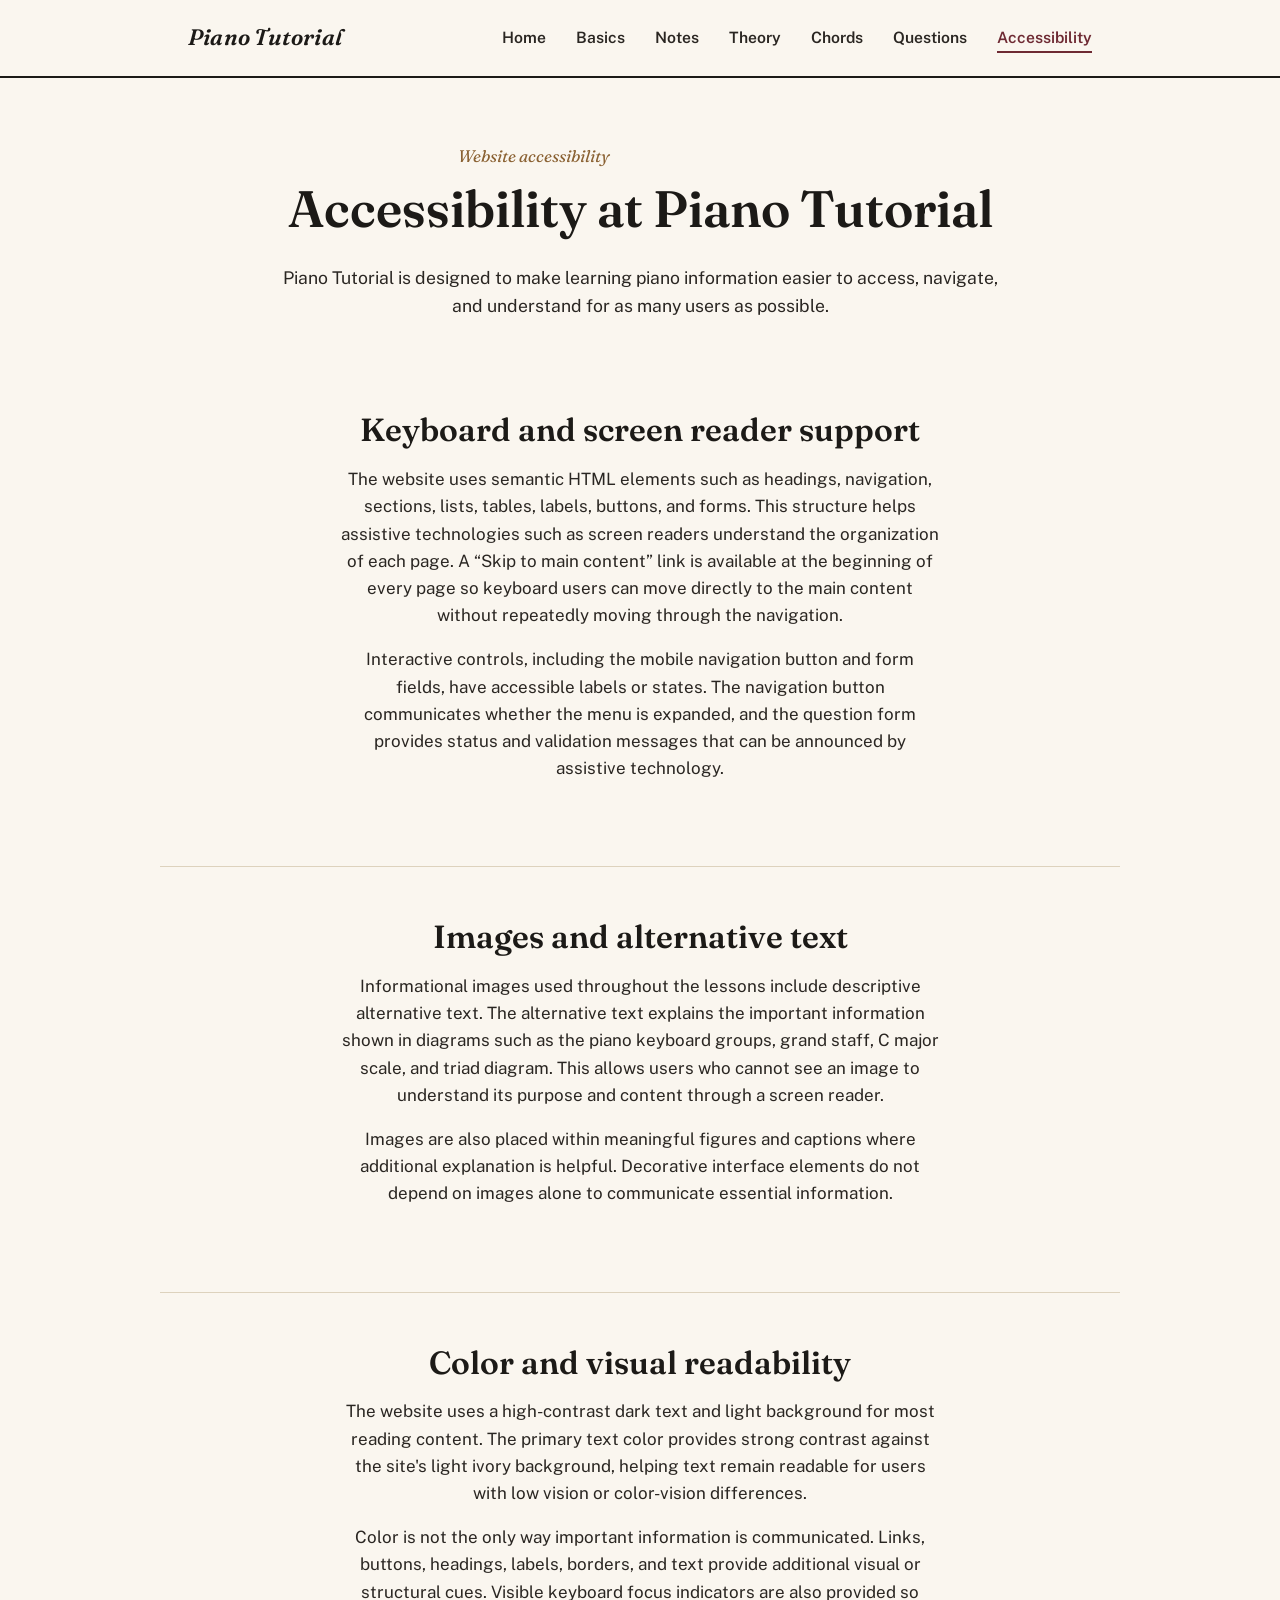
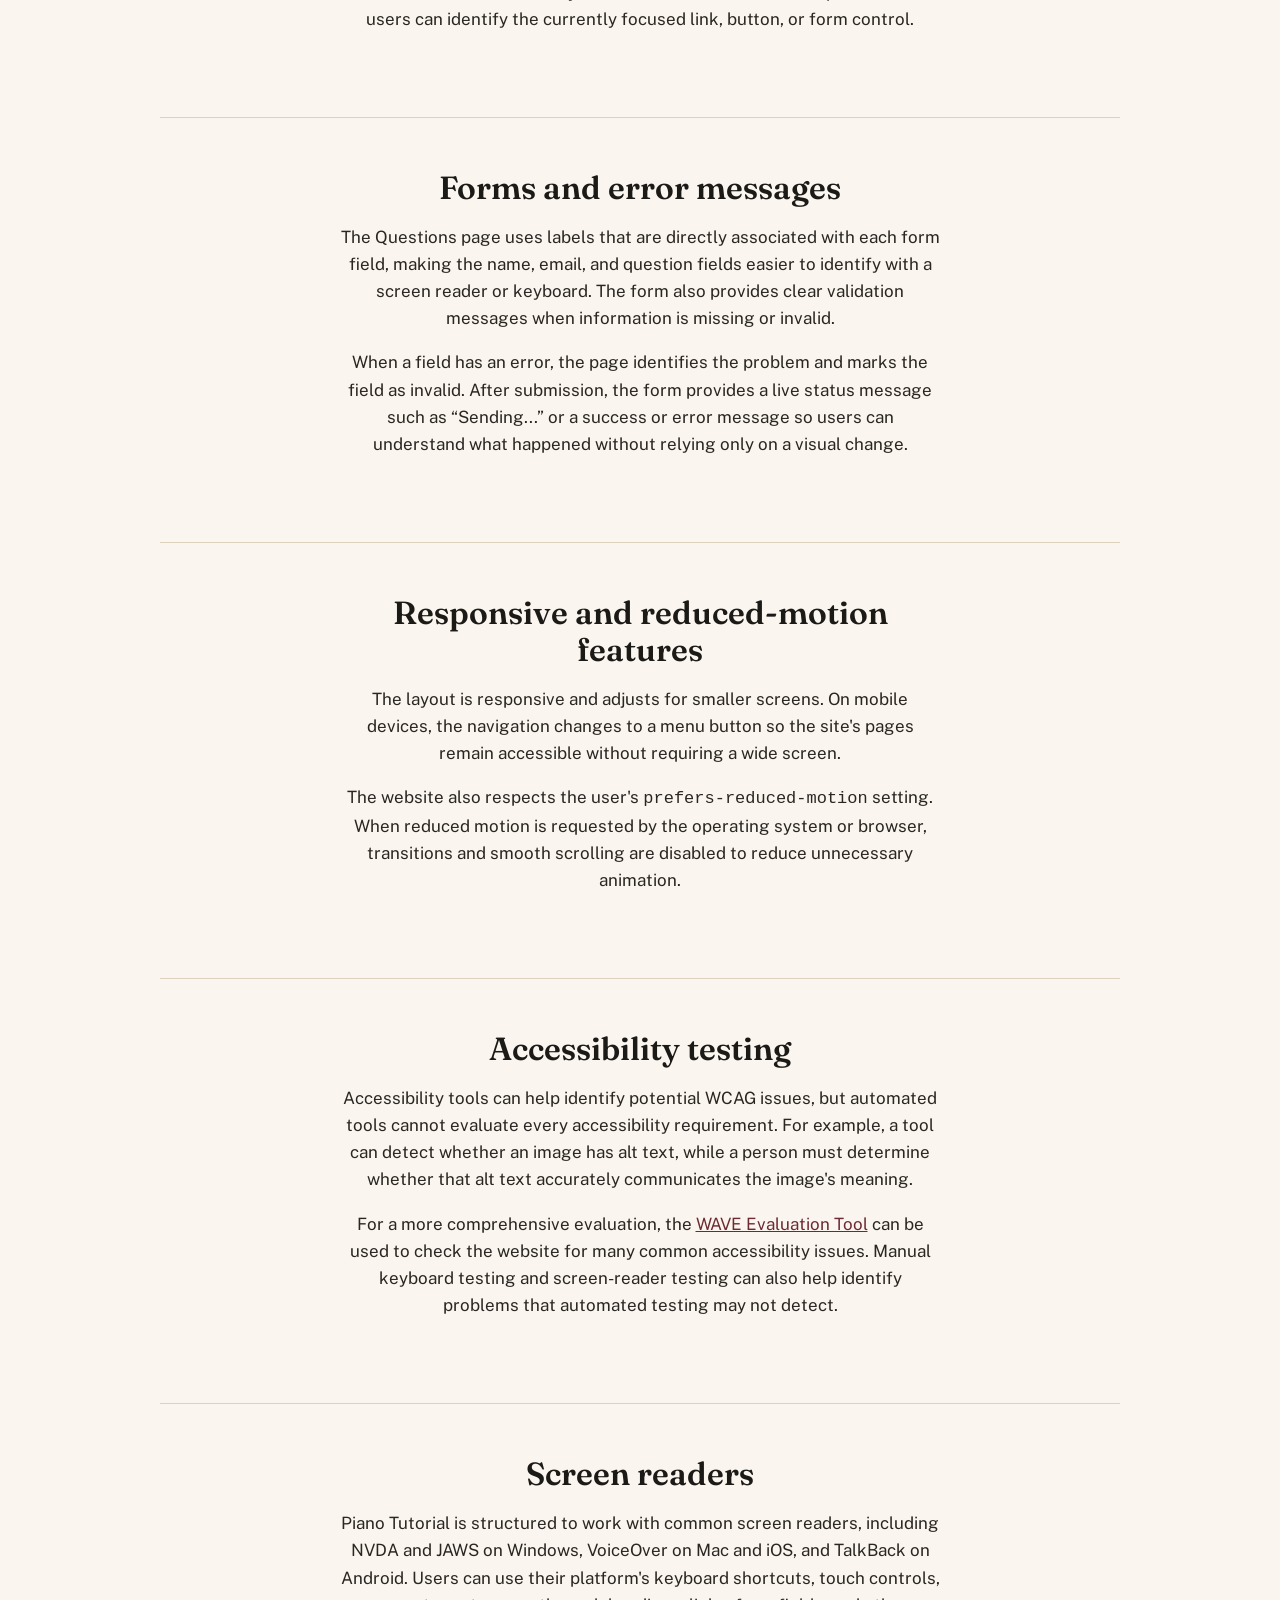
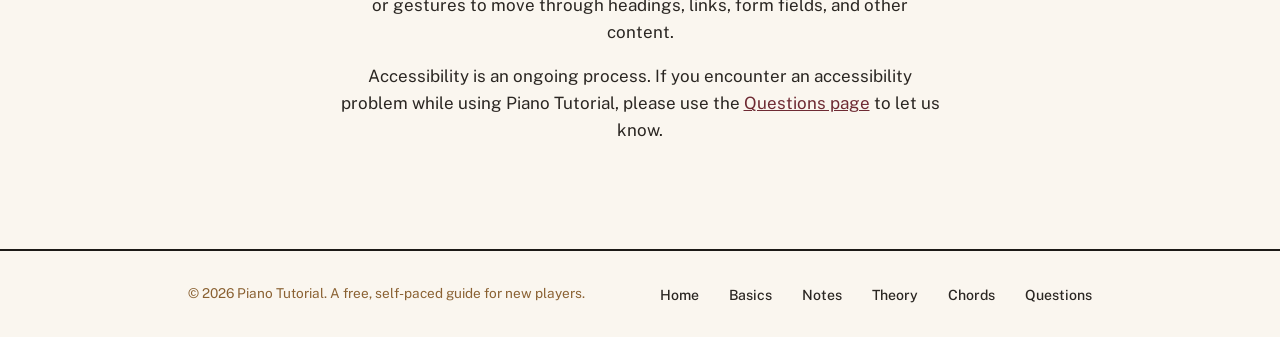
==== accessibility.html @ 840064d9 "Updated all the pages and uploaded them Added an accessibility page and a few other changes" ====
<!DOCTYPE html>
<html lang="en">

<head>
  <meta charset="UTF-8">
  <meta name="viewport" content="width=device-width, initial-scale=1.0">
  <title>Accessibility - Piano Tutorial</title>
  <meta name="description" content="Learn about the accessibility features built into the Piano Tutorial website.">
  <meta name="robots" content="index, follow">
  <link rel="preconnect" href="https://fonts.googleapis.com">
  <link rel="preconnect" href="https://fonts.gstatic.com" crossorigin>
  <link
    href="https://fonts.googleapis.com/css2?family=Fraunces:ital,wght@0,500;0,600;1,500;1,600&family=Public+Sans:wght@400;500;600;700&display=swap"
    rel="stylesheet">
  <link rel="stylesheet" href="styles.css">
  <link rel="icon" href="images/favicon.png">
</head>

<body>
  <header class="site-header">
    <div class="container">
      <a class="logo" href="index.html">Piano Tutorial</a>
      <button class="nav-toggle" aria-label="Toggle menu" aria-expanded="false">&#9776;</button>
      <nav aria-label="Primary">
        <ul class="nav-links">
          <li><a href="index.html">Home</a></li>
          <li><a href="basics.html">Basics</a></li>
          <li><a href="notes.html">Notes</a></li>
          <li><a href="theory.html">Theory</a></li>
          <li><a href="chords.html">Chords</a></li>
          <li><a href="questions.html">Questions</a></li>
          <li><a href="accessibility.html" aria-current="page">Accessibility</a></li>
        </ul>
      </nav>
    </div>
  </header>

  <main id="main" class="accessibility-page">
    <section class="hero container" style="padding-top:48px;">
      <p class="eyebrow">Website accessibility</p>
      <h1>Accessibility at Piano Tutorial</h1>
      <p class="lede">Piano Tutorial is designed to make learning piano information easier to access, navigate, and
        understand for as many users as possible.</p>
    </section>

    <section class="section container" style="border-top:none;">
      <div class="section-head">
        <h2>Keyboard and screen reader support</h2>
        <p>The website uses semantic HTML elements such as headings, navigation, sections, lists, tables, labels,
          buttons, and forms. This structure helps assistive technologies such as screen readers understand the
          organization of each page. A “Skip to main content” link is available at the beginning of every page so
          keyboard users can move directly to the main content without repeatedly moving through the navigation.</p>
        <p>Interactive controls, including the mobile navigation button and form fields, have accessible labels or
          states. The navigation button communicates whether the menu is expanded, and the question form provides status
          and validation messages that can be announced by assistive technology.</p>
      </div>
    </section>

    <section class="section container">
      <div class="section-head">
        <h2>Images and alternative text</h2>
        <p>Informational images used throughout the lessons include descriptive alternative text. The alternative text
          explains the important information shown in diagrams such as the piano keyboard groups, grand staff, C major
          scale, and triad diagram. This allows users who cannot see an image to understand its purpose and content
          through a screen reader.</p>
        <p>Images are also placed within meaningful figures and captions where additional explanation is helpful.
          Decorative interface elements do not depend on images alone to communicate essential information.</p>
      </div>
    </section>

    <section class="section container">
      <div class="section-head">
        <h2>Color and visual readability</h2>
        <p>The website uses a high-contrast dark text and light background for most reading content. The primary text
          color provides strong contrast against the site's light ivory background, helping text remain readable for
          users with low vision or color-vision differences.</p>
        <p>Color is not the only way important information is communicated. Links, buttons, headings, labels, borders,
          and text provide additional visual or structural cues. Visible keyboard focus indicators are also provided so
          users can identify the currently focused link, button, or form control.</p>
      </div>
    </section>

    <section class="section container">
      <div class="section-head">
        <h2>Forms and error messages</h2>
        <p>The Questions page uses labels that are directly associated with each form field, making the name, email, and
          question fields easier to identify with a screen reader or keyboard. The form also provides clear validation
          messages when information is missing or invalid.</p>
        <p>When a field has an error, the page identifies the problem and marks the field as invalid. After submission,
          the form provides a live status message such as “Sending...” or a success or error message so users can
          understand what happened without relying only on a visual change.</p>
      </div>
    </section>

    <section class="section container">
      <div class="section-head">
        <h2>Responsive and reduced-motion features</h2>
        <p>The layout is responsive and adjusts for smaller screens. On mobile devices, the navigation changes to a menu
          button so the site's pages remain accessible without requiring a wide screen.</p>
        <p>The website also respects the user's <code>prefers-reduced-motion</code> setting. When reduced motion is
          requested by the operating system or browser, transitions and smooth scrolling are disabled to reduce
          unnecessary animation.</p>
      </div>
    </section>

    <section class="section container">
      <div class="section-head">
        <h2>Accessibility testing</h2>
        <p>Accessibility tools can help identify potential WCAG issues, but automated tools cannot evaluate every
          accessibility requirement. For example, a tool can detect whether an image has alt text, while a person must
          determine whether that alt text accurately communicates the image's meaning.</p>
        <p>For a more comprehensive evaluation, the <a href="https://wave.webaim.org/" target="_blank"
            rel="noopener noreferrer">WAVE Evaluation Tool</a> can be used to check the website for many common
          accessibility issues. Manual keyboard testing and screen-reader testing can also help identify problems that
          automated testing may not detect.</p>
      </div>
    </section>

    <section class="section container">
      <div class="section-head">
        <h2>Screen readers</h2>
        <p>Piano Tutorial is structured to work with common screen readers, including NVDA and JAWS on Windows,
          VoiceOver on Mac and iOS, and TalkBack on Android. Users can use their platform's keyboard shortcuts, touch
          controls, or gestures to move through headings, links, form fields, and other content.</p>
        <p>Accessibility is an ongoing process. If you encounter an accessibility problem while using Piano Tutorial,
          please use the <a href="questions.html">Questions page</a> to let us know.</p>
      </div>
    </section>
  </main>

  <footer class="site-footer">
    <div class="container">
      <p>&copy; 2026 Piano Tutorial. A free, self-paced guide for new players.</p>
      <nav aria-label="Footer">
        <ul class="nav-links">
          <li><a href="index.html">Home</a></li>
          <li><a href="basics.html">Basics</a></li>
          <li><a href="notes.html">Notes</a></li>
          <li><a href="theory.html">Theory</a></li>
          <li><a href="chords.html">Chords</a></li>
          <li><a href="questions.html">Questions</a></li>
        </ul>
      </nav>
    </div>
  </footer>

  <script src="script.js"></script>
</body>

</html>
---- styles.css ----
:root {
  --ivory: #faf6ef;
  --ivory-dim: #f2ece0;
  --ebony: #1c1a17;
  --ink: #2a2622;
  --brass: #a9793f;
  --brass-dark: #8a6132;
  --wine: #6e2a33;
  --line: #ddd2bd;
  --line-strong: #1c1a17;

  --serif: "Fraunces", Georgia, serif;
  --sans: "Public Sans", -apple-system, BlinkMacSystemFont, "Segoe UI", sans-serif;

  --max: 960px;
}

* {
  box-sizing: border-box;
}

html {
  scroll-behavior: smooth;
}

body {
  margin: 0;
  background: var(--ivory);
  color: var(--ink);
  font-family: var(--sans);
  font-size: 17px;
  line-height: 1.6;
  -webkit-font-smoothing: antialiased;
}

img,
svg {
  max-width: 100%;
}

a {
  color: var(--wine);
}

a:focus-visible,
button:focus-visible,
.nav-links a:focus-visible {
  outline: 2px solid var(--brass);
  outline-offset: 3px;
}

h1,
h2,
h3 {
  font-family: var(--serif);
  font-weight: 600;
  line-height: 1.15;
  margin: 0 0 0.5em;
  color: var(--ebony);
}

h1 {
  font-size: clamp(2.1rem, 4vw, 3.2rem);
}

h2 {
  font-size: clamp(1.5rem, 2.6vw, 2rem);
}

h3 {
  font-size: 1.15rem;
}

p {
  max-width: 68ch;
}

.container {
  max-width: var(--max);
  margin: 0 auto;
  padding: 0 28px;
}

/* ---------------- Header / Nav ---------------- */

.site-header {
  border-bottom: 2px solid var(--line-strong);
  background: var(--ivory);
  position: sticky;
  top: 0;
  z-index: 10;
}

.site-header .container {
  display: flex;
  align-items: center;
  justify-content: space-between;
  height: 76px;
}

.logo {
  font-family: var(--serif);
  font-weight: 600;
  font-style: italic;
  font-size: 1.4rem;
  color: var(--ebony);
  text-decoration: none;
  letter-spacing: 0.01em;
}

.nav-links {
  display: flex;
  gap: 30px;
  list-style: none;
  margin: 0;
  padding: 0;
}

.nav-links a {
  color: var(--ink);
  text-decoration: none;
  font-size: 0.98rem;
  font-weight: 600;
  padding-bottom: 4px;
  border-bottom: 2px solid transparent;
  transition: border-color 0.15s ease, color 0.15s ease;
}

.nav-links a:hover {
  border-color: var(--brass);
}

.nav-links a[aria-current="page"] {
  color: var(--wine);
  border-color: var(--wine);
}

.nav-toggle {
  display: none;
  background: none;
  border: 2px solid var(--line-strong);
  width: 40px;
  height: 36px;
  font-size: 1.2rem;
  line-height: 1;
  cursor: pointer;
  color: var(--ebony);
  transition: transform 0.12s ease;
}

/* ---------------- Hero ---------------- */

.hero {
  padding: 64px 0 40px;
  text-align: center;
}

.hero .eyebrow {
  color: var(--brass-dark);
  font-family: var(--serif);
  font-style: italic;
  font-size: 1.05rem;
  margin-bottom: 10px;
}

.hero p.lede {
  margin: 18px auto 0;
  font-size: 1.1rem;
  color: var(--ink);
}

.hero-actions {
  margin-top: 26px;
  display: flex;
  gap: 14px;
  justify-content: center;
  flex-wrap: wrap;
}

.keyboard-frame {
  margin: 40px auto 0;
  max-width: 760px;
}

.keyboard-caption {
  margin-top: 10px;
  font-size: 0.85rem;
  color: var(--brass-dark);
  text-align: center;
}

/* ---------------- Buttons ---------------- */

.btn {
  display: inline-block;
  padding: 12px 26px;
  border-radius: 2px;
  font-weight: 600;
  font-size: 0.95rem;
  text-decoration: none;
  border: 2px solid var(--ebony);
  transition: background 0.15s ease, color 0.15s ease, transform 0.12s ease;
}

.btn-primary {
  background: var(--ebony);
  color: var(--ivory);
}

.btn-primary:hover {
  background: var(--wine);
  border-color: var(--wine);
}

.btn-secondary {
  background: transparent;
  color: var(--ebony);
}

.btn-secondary:hover {
  background: var(--ivory-dim);
}

/* ---------------- Sections / cards ---------------- */

.section {
  padding: 52px 0;
  border-top: 1px solid var(--line);
}

.section-head {
  max-width: 60ch;
  margin-bottom: 32px;
}

.grid {
  display: grid;
  grid-template-columns: repeat(auto-fit, minmax(210px, 1fr));
  gap: 22px;
}

.chord-grid {
  display: grid;
  grid-template-columns: repeat(2, 1fr);
  gap: 28px;
}

.card {
  border: 1px solid var(--line);
  background: var(--ivory-dim);
  padding: 24px 22px;
}

.card .index {
  display: inline-block;
  font-family: var(--serif);
  font-style: italic;
  color: var(--brass-dark);
  margin-bottom: 8px;
}

.card h2,
.card h3 {
  font-size: 1.15rem;
  margin-bottom: 8px;
}

.card p {
  margin: 0;
  font-size: 0.96rem;
}

/* ---------------- Note / key reference table ---------------- */

.ref-table {
  width: 100%;
  border-collapse: collapse;
  margin-top: 10px;
}

.ref-table th,
.ref-table td {
  text-align: left;
  padding: 12px 14px;
  border-bottom: 1px solid var(--line);
  font-size: 0.95rem;
}

.ref-table th {
  font-family: var(--serif);
  font-weight: 600;
  color: var(--ebony);
}

/* ---------------- Footer ---------------- */

.site-footer {
  border-top: 2px solid var(--line-strong);
  padding: 30px 0;
  margin-top: 20px;
}

.site-footer .container {
  display: flex;
  justify-content: space-between;
  align-items: center;
  flex-wrap: wrap;
  gap: 12px;
}

.site-footer p {
  margin: 0;
  font-size: 0.85rem;
  color: var(--brass-dark);
}

.site-footer .nav-links a {
  font-weight: 500;
  font-size: 0.88rem;
}

/* ---------------- Responsive ---------------- */

@media (max-width: 680px) {
  .site-header .container {
    height: auto;
    padding: 16px 20px;
    flex-wrap: wrap;
    gap: 12px;
  }

  .nav-toggle {
    display: inline-block;
  }

  .site-header .nav-links {
    display: none;
    width: 100%;
    flex-direction: column;
    gap: 4px;
    text-align: center;
    padding-top: 10px;
    border-top: 1px solid var(--line);
  }

  .site-header .nav-links.is-open {
    display: flex;
  }

  .keyboard-frame {
    padding: 18px 10px 14px;
  }

  .site-footer .container {
    flex-direction: column;
    text-align: center;
  }
}

@media (prefers-reduced-motion: reduce) {
  html {
    scroll-behavior: auto;
  }

  * {
    transition: none !important;
  }
}

/* ---------------- Question form ---------------- */

.question-form {
  max-width: 560px;
  margin: 0 auto;
  border: 1px solid var(--line);
  background: var(--ivory-dim);
  padding: 28px 26px;
}

.question-form label {
  display: block;
  margin: 0 0 6px;
  font-weight: 600;
  font-size: 0.95rem;
  color: var(--ebony);
}

.question-form input[type="text"],
.question-form input[type="email"],
.question-form textarea {
  display: block;
  width: 100%;
  margin-bottom: 18px;
  padding: 11px 12px;
  font: inherit;
  color: var(--ink);
  background: var(--ivory);
  border: 2px solid var(--line-strong);
  border-radius: 2px;
}

.question-form textarea {
  resize: vertical;
}

.question-form input:focus-visible,
.question-form textarea:focus-visible {
  outline: 2px solid var(--brass);
  outline-offset: 2px;
}

.question-form .btn {
  cursor: pointer;
  font-family: var(--sans);
}

.form-status {
  margin: 14px 0 0;
  font-size: 0.95rem;
  font-weight: 600;
}

.form-status.is-success {
  color: var(--brass-dark);
}

.form-status.is-error {
  color: var(--wine);
}

/* ---------------- Figures (same look as the home keyboard frame) ---------------- */

.figure {
  margin: 28px 0 0;
  max-width: 640px;
}

.figure img {
  display: block;
  margin: 0 auto;
  max-width: 100%;
  height: auto;
}

.figure+.btn {
  margin-top: 28px;
}

.figure figcaption {
  margin-top: 10px;
  font-size: 0.85rem;
  color: var(--brass-dark);
  text-align: center;
}

/* ---------------- Accessibility Page Centered---------------- */

.accessibility-page {
  text-align: center;
}

.accessibility-page .section-head {
  margin-left: auto;
  margin-right: auto;
}

.accessibility-page .section-head p {
  margin-left: auto;
  margin-right: auto;
}

/* ---------------- Form validation messages ---------------- */

.field-error {
  display: block;
  margin: -12px 0 18px;
  font-size: 0.88rem;
  font-weight: 600;
  color: var(--wine);
}

.field-error:empty {
  display: none;
}

.question-form input[aria-invalid="true"],
.question-form textarea[aria-invalid="true"] {
  border-color: var(--wine);
}

.form-note {
  margin: 10px 0 0;
  font-size: 0.85rem;
  color: var(--brass-dark);
}

/* ---------------- Mobile: keep text off the screen edges (phones only) ---------------- */

@media (max-width: 680px) {

  .hero.container,
  .section.container {
    padding-left: 20px;
    padding-right: 20px;
  }
}
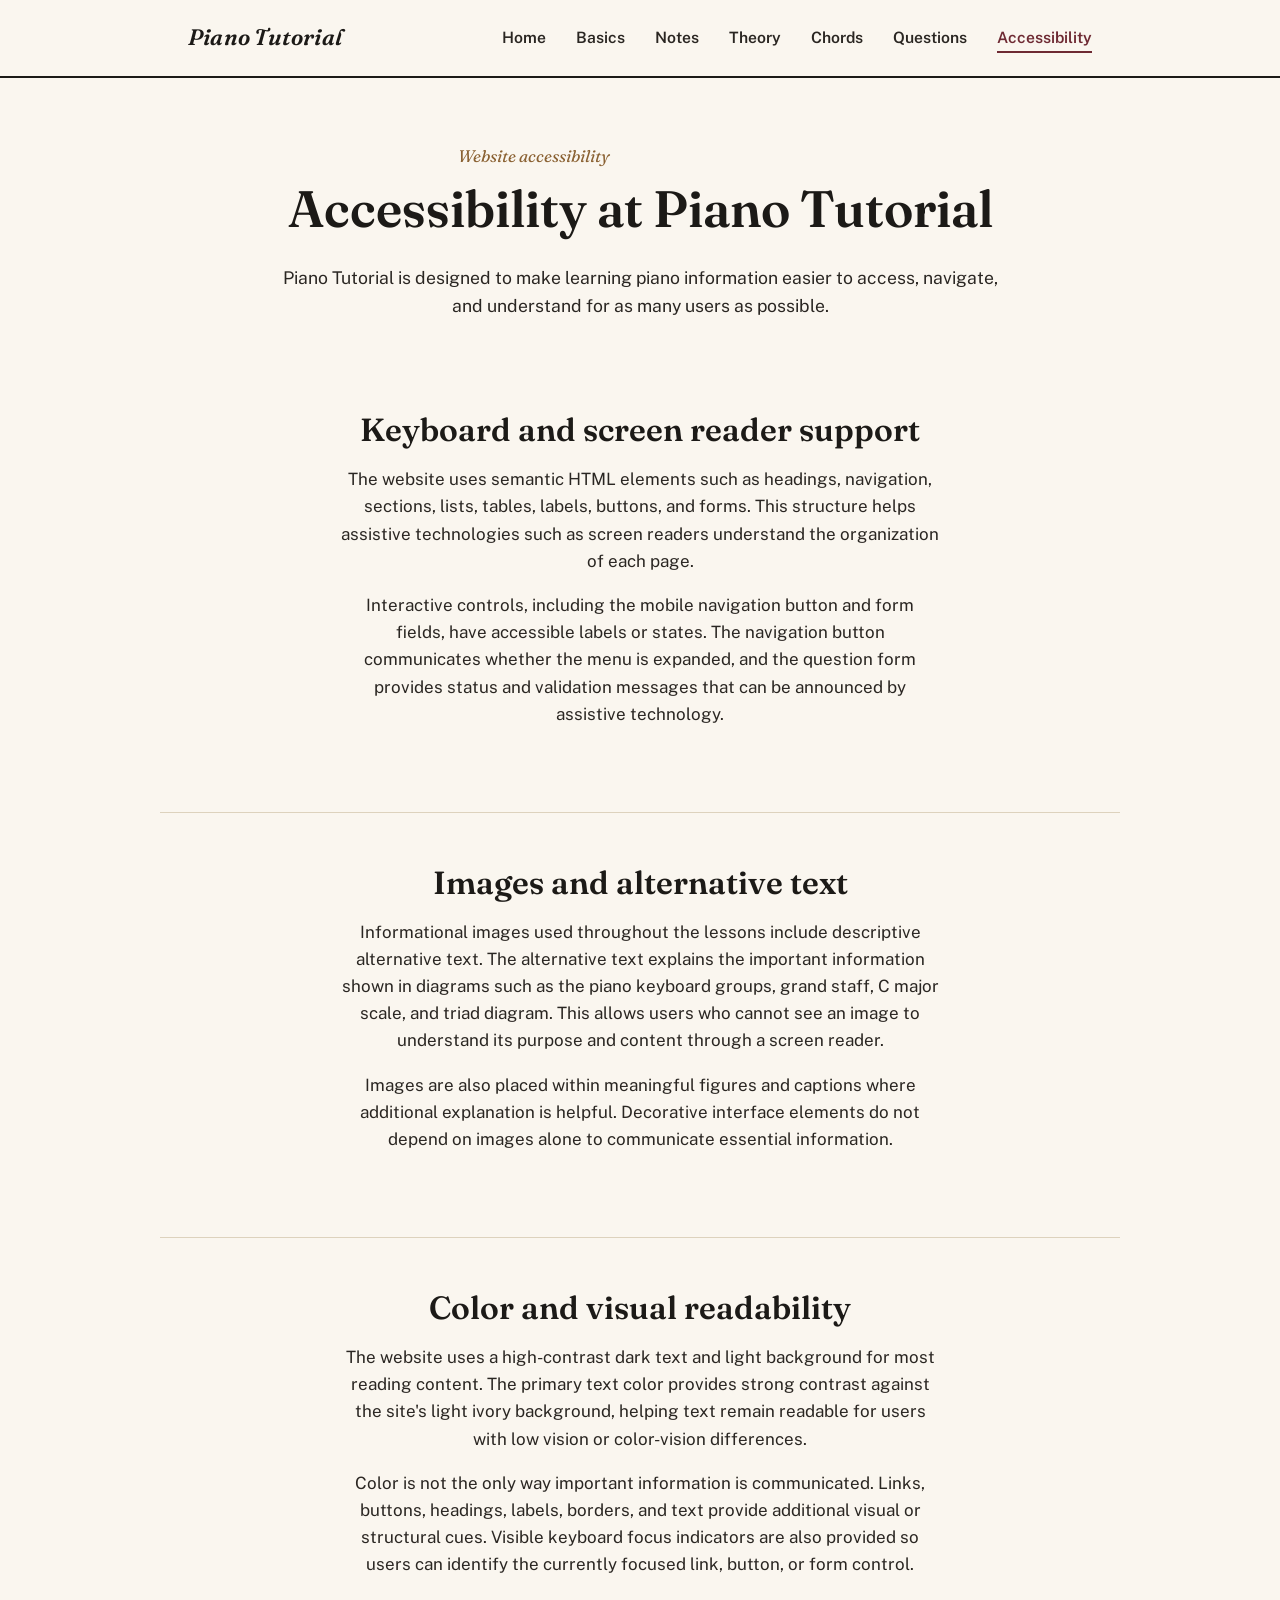
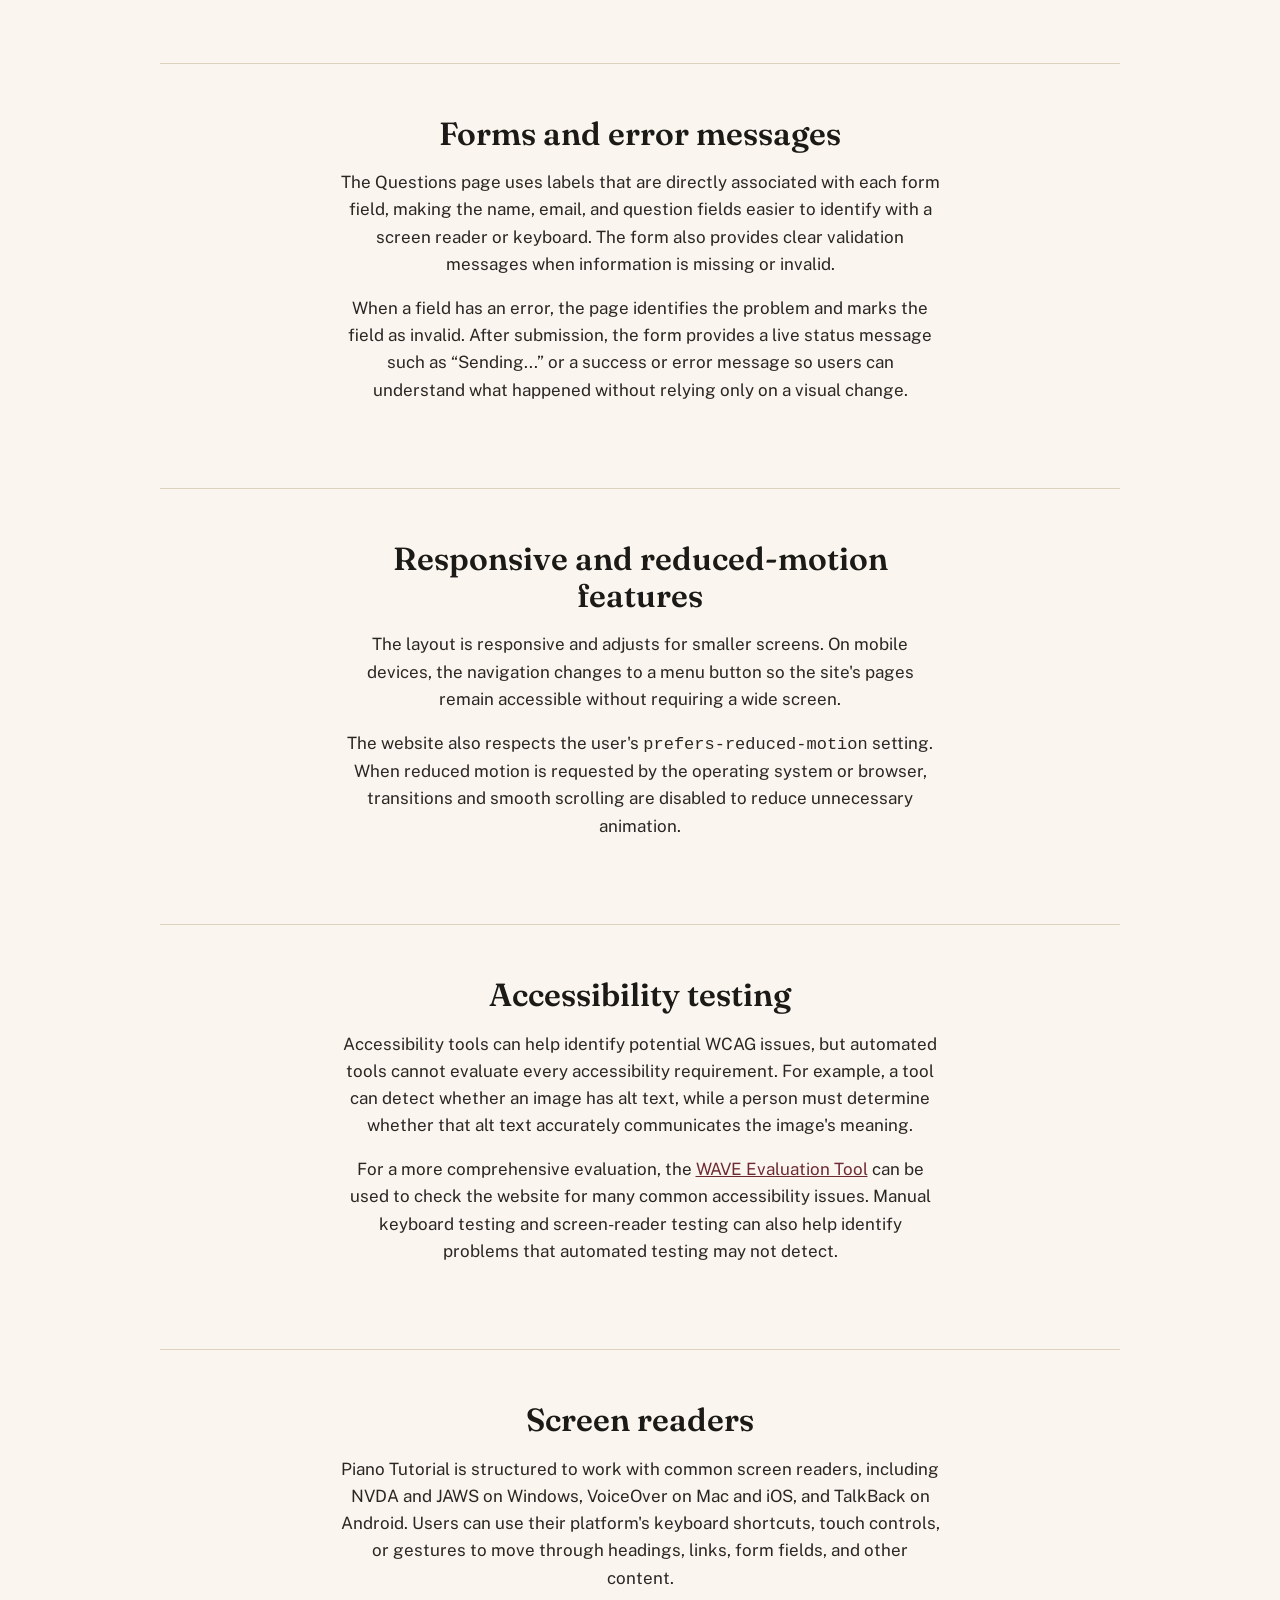
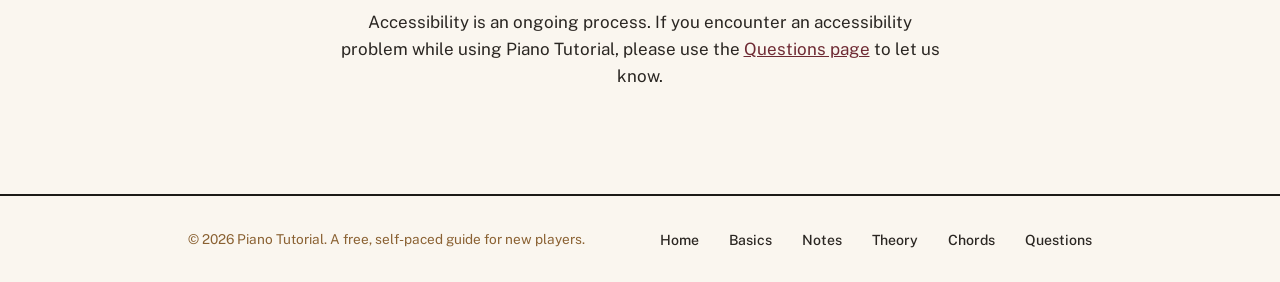
==== commit 564715f7: "Added a new keyboard interaction to the notes page" ====
--- a/accessibility.html
+++ b/accessibility.html
@@ -48,8 +48,7 @@
         <h2>Keyboard and screen reader support</h2>
         <p>The website uses semantic HTML elements such as headings, navigation, sections, lists, tables, labels,
           buttons, and forms. This structure helps assistive technologies such as screen readers understand the
-          organization of each page. A “Skip to main content” link is available at the beginning of every page so
-          keyboard users can move directly to the main content without repeatedly moving through the navigation.</p>
+          organization of each page.</p>
         <p>Interactive controls, including the mobile navigation button and form fields, have accessible labels or
           states. The navigation button communicates whether the menu is expanded, and the question form provides status
           and validation messages that can be announced by assistive technology.</p>
--- a/styles.css
+++ b/styles.css
@@ -139,7 +139,7 @@
   display: none;
   background: none;
   border: 2px solid var(--line-strong);
-  width: 40px;
+  width: 46px;
   height: 36px;
   font-size: 1.2rem;
   line-height: 1;
@@ -503,4 +503,126 @@
     padding-left: 20px;
     padding-right: 20px;
   }
+}
+
+/* Interactive keyboard (Notes page only below) */
+.pk-panel {
+  background: var(--ivory-dim);
+  border: 2px solid var(--ebony);
+  padding: 34px 28px 22px;
+}
+
+.pk-board {
+  position: relative;
+  height: clamp(120px, 24vw, 210px);
+  border: 1.5px solid var(--ebony);
+  background: var(--ivory);
+  touch-action: none;
+  -webkit-user-select: none;
+  user-select: none;
+  -webkit-tap-highlight-color: transparent;
+}
+
+.pk-whites {
+  display: flex;
+  height: 100%;
+}
+
+.pk-key {
+  appearance: none;
+  -webkit-appearance: none;
+  margin: 0;
+  padding: 0;
+  font: inherit;
+  cursor: pointer;
+  touch-action: none;
+}
+
+.pk-white {
+  position: relative;
+  flex: 1 1 0;
+  min-width: 0;
+  height: 100%;
+  background: var(--ivory);
+  border: 0;
+  border-right: 1.5px solid var(--ebony);
+  border-radius: 0;
+  transition: background-color 0.08s;
+}
+
+.pk-white:last-child {
+  border-right: 0;
+}
+
+.pk-white.is-down {
+  background: #e9dcc2;
+}
+
+.pk-black {
+  position: absolute;
+  top: 0;
+  width: 4.32%;
+  height: 60%;
+  z-index: 2;
+  background: var(--ebony);
+  border: 0;
+  border-radius: 0;
+  transition: background-color 0.08s;
+}
+
+.pk-black.is-down {
+  background: #5a4a3a;
+}
+
+.pk-key:focus-visible {
+  outline: 3px solid var(--brass);
+  outline-offset: -3px;
+  z-index: 3;
+}
+
+.pk-mc-dot {
+  position: absolute;
+  left: 50%;
+  bottom: 22%;
+  width: 9px;
+  height: 9px;
+  margin-left: -4.5px;
+  border-radius: 50%;
+  background: var(--brass);
+  pointer-events: none;
+}
+
+.pk-mc-label {
+  position: absolute;
+  left: 0;
+  right: 0;
+  bottom: 4px;
+  text-align: center;
+  font-family: var(--serif);
+  font-style: italic;
+  font-size: 0.8rem;
+  line-height: 1;
+  color: var(--brass-dark);
+  pointer-events: none;
+}
+
+.pk-caption {
+  margin: 22px 0 0 10px;
+  font-size: 0.95rem;
+  color: var(--brass-dark);
+}
+
+@media (max-width: 640px) {
+  .pk-panel {
+    padding: 22px 12px 16px;
+  }
+
+  .pk-mc-label {
+    font-size: 0.6rem;
+  }
+
+  .pk-caption {
+    margin-left: 4px;
+    font-size: 0.85rem;
+  }
 }
